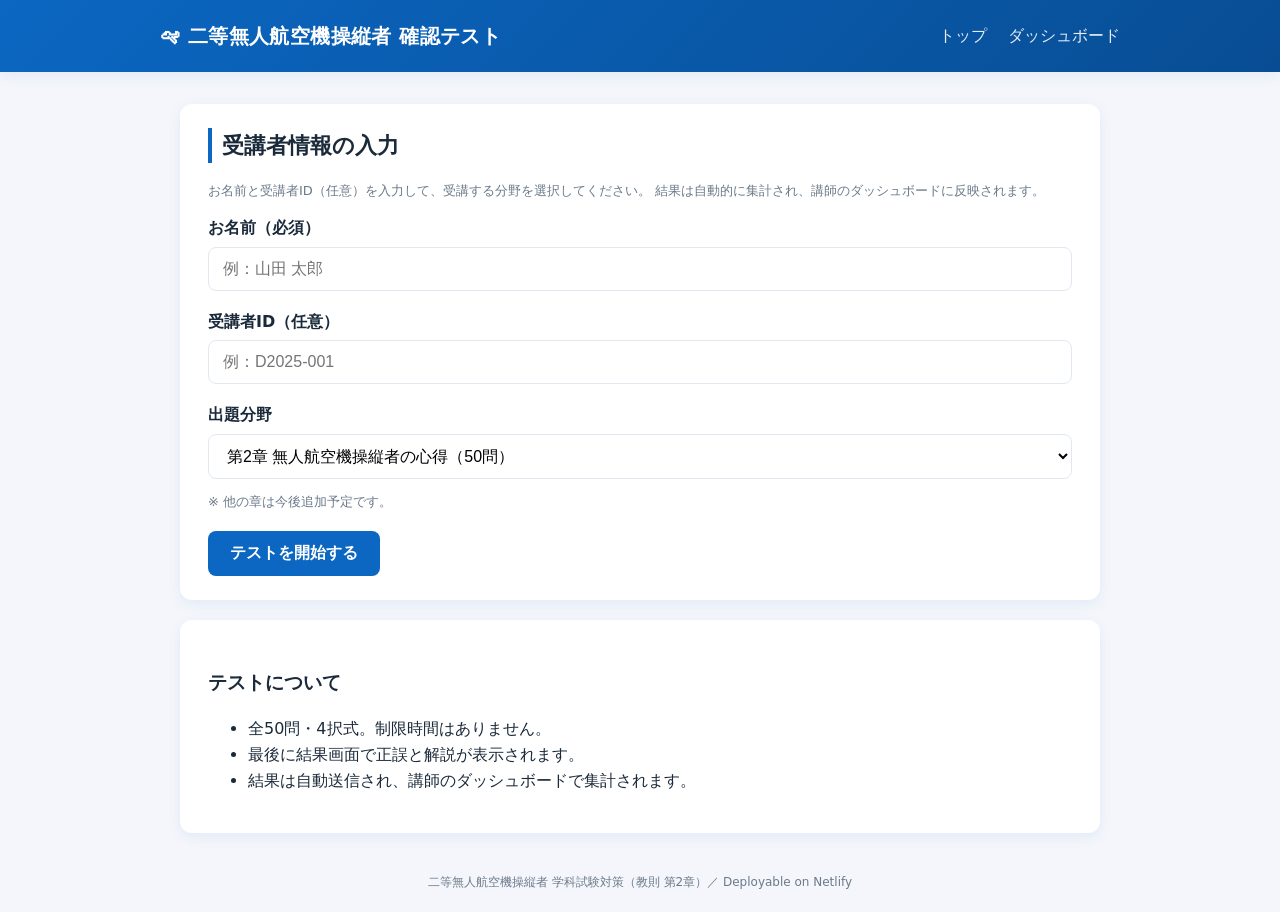
==== index.html @ f4161eb3 "initial commit" ====
<!DOCTYPE html>
<html lang="ja">
<head>
  <meta charset="UTF-8">
  <meta name="viewport" content="width=device-width, initial-scale=1.0">
  <title>二等無人航空機操縦者 確認テスト</title>
  <link rel="stylesheet" href="/assets/css/styles.css">
</head>
<body>
  <header class="site-header">
    <div class="inner">
      <h1>🛩 二等無人航空機操縦者 確認テスト</h1>
      <nav>
        <a href="/">トップ</a>
        <a href="/dashboard.html">ダッシュボード</a>
      </nav>
    </div>
  </header>

  <main class="container">
    <div class="card">
      <h2>受講者情報の入力</h2>
      <p class="muted">
        お名前と受講者ID（任意）を入力して、受講する分野を選択してください。
        結果は自動的に集計され、講師のダッシュボードに反映されます。
      </p>

      <form id="start-form" autocomplete="off">
        <div class="form-row">
          <label for="name">お名前（必須）</label>
          <input class="input" type="text" id="name" required maxlength="40" placeholder="例：山田 太郎">
        </div>
        <div class="form-row">
          <label for="student_id">受講者ID（任意）</label>
          <input class="input" type="text" id="student_id" maxlength="30" placeholder="例：D2025-001">
        </div>
        <div class="form-row">
          <label for="chapter">出題分野</label>
          <select id="chapter">
            <option value="chapter2" selected>第2章 無人航空機操縦者の心得（50問）</option>
          </select>
          <p class="muted">※ 他の章は今後追加予定です。</p>
        </div>

        <button type="submit" class="btn">テストを開始する</button>
      </form>
    </div>

    <div class="card">
      <h3>テストについて</h3>
      <ul>
        <li>全50問・4択式。制限時間はありません。</li>
        <li>最後に結果画面で正誤と解説が表示されます。</li>
        <li>結果は自動送信され、講師のダッシュボードで集計されます。</li>
      </ul>
    </div>
  </main>

  <!--
    Netlify Forms 検知用の隠しフォーム。
    ビルド時にこの form が Netlify にスキャンされ、Forms として登録される。
    JS 側では fetch で同名フォームに application/x-www-form-urlencoded で POST する。
  -->
  <form name="quiz-results" data-netlify="true" netlify-honeypot="bot-field" hidden>
    <input type="text" name="bot-field">
    <input type="text" name="name">
    <input type="text" name="student_id">
    <input type="text" name="chapter">
    <input type="text" name="score">
    <input type="text" name="total">
    <input type="text" name="percentage">
    <input type="text" name="duration_sec">
    <input type="text" name="submitted_at">
    <textarea name="details"></textarea>
  </form>

  <footer>
    二等無人航空機操縦者 学科試験対策（教則 第2章）／ Deployable on Netlify
  </footer>

  <script src="/assets/js/common.js"></script>
  <script>
    document.getElementById('start-form').addEventListener('submit', function(e) {
      e.preventDefault();
      var name = document.getElementById('name').value.trim();
      var sid  = document.getElementById('student_id').value.trim();
      var chapter = document.getElementById('chapter').value;
      if (!name) return;
      DroneQuiz.saveSession({ name: name, student_id: sid, chapter: chapter });
      window.location.href = '/quiz.html?chapter=' + encodeURIComponent(chapter);
    });
  </script>
</body>
</html>
---- assets/css/styles.css ----
:root {
  --primary: #0b67c2;
  --primary-dark: #084d94;
  --accent: #f6a100;
  --bg: #f4f6fb;
  --card: #ffffff;
  --text: #1b2a3a;
  --muted: #6b7a8a;
  --danger: #d7263d;
  --success: #1ea672;
  --border: #e2e8f0;
  --radius: 12px;
  --shadow: 0 4px 14px rgba(11, 103, 194, 0.08);
}

* { box-sizing: border-box; }
html, body { margin: 0; padding: 0; }
body {
  font-family: "Hiragino Sans", "Yu Gothic UI", "Meiryo", system-ui, -apple-system, "Segoe UI", sans-serif;
  background: var(--bg);
  color: var(--text);
  line-height: 1.6;
  -webkit-font-smoothing: antialiased;
}

.site-header {
  background: linear-gradient(135deg, var(--primary) 0%, var(--primary-dark) 100%);
  color: #fff;
  padding: 20px 24px;
  box-shadow: var(--shadow);
}
.site-header .inner {
  max-width: 960px;
  margin: 0 auto;
  display: flex;
  align-items: center;
  justify-content: space-between;
  gap: 16px;
  flex-wrap: wrap;
}
.site-header h1 {
  margin: 0;
  font-size: 20px;
  letter-spacing: 0.02em;
}
.site-header nav a {
  color: #fff;
  margin-left: 16px;
  text-decoration: none;
  opacity: 0.9;
}
.site-header nav a:hover { opacity: 1; text-decoration: underline; }

.container {
  max-width: 960px;
  margin: 32px auto;
  padding: 0 20px;
}

.card {
  background: var(--card);
  border-radius: var(--radius);
  padding: 24px 28px;
  box-shadow: var(--shadow);
  margin-bottom: 20px;
}

h2 {
  margin-top: 0;
  font-size: 22px;
  border-left: 4px solid var(--primary);
  padding-left: 10px;
}
h3 { margin-top: 24px; }

.btn {
  display: inline-block;
  background: var(--primary);
  color: #fff;
  padding: 12px 22px;
  border: none;
  border-radius: 8px;
  font-size: 16px;
  font-weight: 600;
  cursor: pointer;
  text-decoration: none;
  transition: all 0.15s;
}
.btn:hover { background: var(--primary-dark); transform: translateY(-1px); }
.btn:disabled { opacity: 0.45; cursor: not-allowed; transform: none; }
.btn-secondary {
  background: #fff;
  color: var(--primary);
  border: 2px solid var(--primary);
}
.btn-secondary:hover { background: var(--primary); color: #fff; }
.btn-outline {
  background: transparent;
  color: var(--muted);
  border: 1px solid var(--border);
}

.input, select {
  width: 100%;
  padding: 12px 14px;
  border: 1px solid var(--border);
  border-radius: 8px;
  font-size: 16px;
  background: #fff;
}
.input:focus, select:focus { outline: 2px solid var(--primary); outline-offset: 1px; }
label { font-weight: 600; display: block; margin-bottom: 6px; }
.form-row { margin-bottom: 18px; }

.section-badge {
  display: inline-block;
  background: var(--accent);
  color: #fff;
  font-size: 12px;
  padding: 3px 10px;
  border-radius: 999px;
  margin-right: 8px;
  font-weight: 600;
}

/* ---- Quiz ---- */
.quiz-progress {
  display: flex;
  justify-content: space-between;
  font-size: 14px;
  color: var(--muted);
  margin-bottom: 12px;
}
.progress-bar {
  height: 8px;
  background: var(--border);
  border-radius: 999px;
  overflow: hidden;
  margin-bottom: 20px;
}
.progress-bar > span {
  display: block;
  height: 100%;
  background: linear-gradient(90deg, var(--primary), var(--accent));
  transition: width 0.25s;
}
.question-text {
  font-size: 18px;
  font-weight: 600;
  margin: 12px 0 20px;
}
.choice {
  display: block;
  padding: 14px 16px;
  border: 2px solid var(--border);
  border-radius: 10px;
  margin-bottom: 10px;
  cursor: pointer;
  background: #fff;
  transition: all 0.12s;
}
.choice:hover { border-color: var(--primary); background: #f0f7ff; }
.choice input { margin-right: 10px; }
.choice.selected { border-color: var(--primary); background: #eaf3ff; }
.choice.correct { border-color: var(--success); background: #e8f7f0; }
.choice.incorrect { border-color: var(--danger); background: #fcecef; }

.quiz-actions {
  display: flex;
  justify-content: space-between;
  margin-top: 20px;
  gap: 10px;
  flex-wrap: wrap;
}

/* ---- Results ---- */
.score-hero {
  display: flex;
  align-items: center;
  gap: 24px;
  flex-wrap: wrap;
}
.score-circle {
  width: 130px;
  height: 130px;
  border-radius: 50%;
  display: flex;
  flex-direction: column;
  align-items: center;
  justify-content: center;
  color: #fff;
  font-weight: 700;
  background: conic-gradient(var(--primary) var(--pct, 0%), #e3ecf6 0);
  position: relative;
}
.score-circle::before {
  content: "";
  position: absolute;
  inset: 10px;
  background: #fff;
  border-radius: 50%;
}
.score-circle > * { position: relative; color: var(--text); }
.score-big { font-size: 30px; }
.score-small { font-size: 12px; color: var(--muted); }

.result-list { margin: 0; padding: 0; list-style: none; }
.result-item {
  border-top: 1px solid var(--border);
  padding: 14px 0;
}
.result-item:first-child { border-top: none; }
.result-item .q {
  font-weight: 600;
  margin-bottom: 4px;
}
.tag-correct { color: var(--success); font-weight: 700; }
.tag-incorrect { color: var(--danger); font-weight: 700; }

/* ---- Dashboard ---- */
.tabs {
  display: flex;
  gap: 4px;
  border-bottom: 1px solid var(--border);
  margin-bottom: 20px;
  flex-wrap: wrap;
}
.tab {
  padding: 10px 16px;
  cursor: pointer;
  font-weight: 600;
  color: var(--muted);
  border-bottom: 3px solid transparent;
}
.tab.active { color: var(--primary); border-color: var(--primary); }

.stat-row {
  display: grid;
  grid-template-columns: repeat(auto-fit, minmax(160px, 1fr));
  gap: 14px;
  margin-bottom: 24px;
}
.stat {
  background: linear-gradient(135deg, #fff, #f0f6ff);
  padding: 16px;
  border-radius: 10px;
  border: 1px solid var(--border);
}
.stat .num { font-size: 26px; font-weight: 700; color: var(--primary); }
.stat .label { font-size: 12px; color: var(--muted); }

table {
  width: 100%;
  border-collapse: collapse;
  font-size: 14px;
}
th, td {
  text-align: left;
  padding: 10px 12px;
  border-bottom: 1px solid var(--border);
}
th { background: #f7f9fc; font-weight: 600; color: var(--muted); }
tr:hover td { background: #f7f9fc; }

.bar {
  display: inline-block;
  height: 8px;
  background: linear-gradient(90deg, var(--primary), var(--accent));
  border-radius: 999px;
  vertical-align: middle;
  min-width: 4px;
}
.bar-wrap {
  background: var(--border);
  border-radius: 999px;
  height: 8px;
  overflow: hidden;
  width: 100%;
}
.bar-wrap > span {
  display: block;
  height: 100%;
  background: linear-gradient(90deg, var(--primary), var(--accent));
}

.muted { color: var(--muted); font-size: 13px; }
.flex { display: flex; gap: 10px; align-items: center; flex-wrap: wrap; }
.right { text-align: right; }
.hidden { display: none !important; }

footer {
  max-width: 960px;
  margin: 40px auto 20px;
  text-align: center;
  color: var(--muted);
  font-size: 12px;
  padding: 0 20px;
}

@media (max-width: 640px) {
  .site-header h1 { font-size: 17px; }
  .container { margin: 20px auto; }
  .card { padding: 18px 18px; }
  .question-text { font-size: 16px; }
}
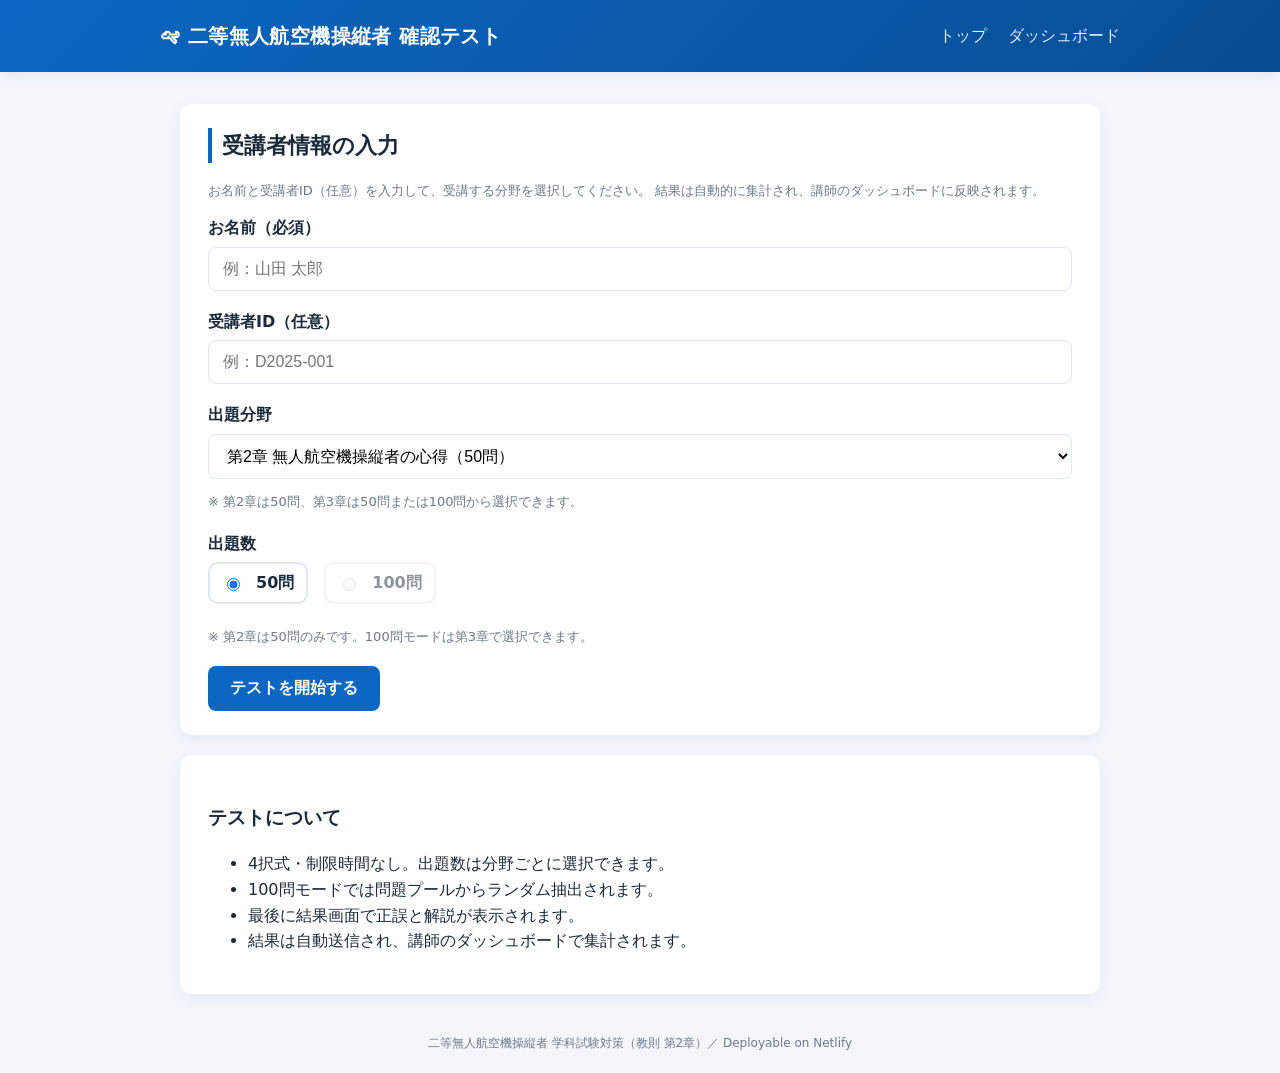
==== commit da186258: "第3章「無人航空機に関する規則」を追加し、出題数（50/100問）の選択に対応 - data/chapter3.json: 100問（3.1 航空法全般 80問 / 3.2 航空法以外の法令等 20問" ====
--- a/index.html
+++ b/index.html
@@ -38,8 +38,21 @@
           <label for="chapter">出題分野</label>
           <select id="chapter">
             <option value="chapter2" selected>第2章 無人航空機操縦者の心得（50問）</option>
+            <option value="chapter3">第3章 無人航空機に関する規則（最大100問）</option>
           </select>
-          <p class="muted">※ 他の章は今後追加予定です。</p>
+          <p class="muted" id="chapter-hint">※ 第2章は50問、第3章は50問または100問から選択できます。</p>
+        </div>
+        <div class="form-row" id="count-row">
+          <label>出題数</label>
+          <div style="display:flex;gap:16px;align-items:center;flex-wrap:wrap">
+            <label class="choice" style="display:inline-flex;align-items:center;gap:6px;padding:6px 12px">
+              <input type="radio" name="count" value="50" checked> 50問
+            </label>
+            <label class="choice" id="count-100-label" style="display:inline-flex;align-items:center;gap:6px;padding:6px 12px">
+              <input type="radio" name="count" value="100" id="count-100"> 100問
+            </label>
+          </div>
+          <p class="muted" id="count-hint">※ 100問モードはランダム抽出です（第3章のみ選択可能）。</p>
         </div>
 
         <button type="submit" class="btn">テストを開始する</button>
@@ -49,7 +62,8 @@
     <div class="card">
       <h3>テストについて</h3>
       <ul>
-        <li>全50問・4択式。制限時間はありません。</li>
+        <li>4択式・制限時間なし。出題数は分野ごとに選択できます。</li>
+        <li>100問モードでは問題プールからランダム抽出されます。</li>
         <li>最後に結果画面で正誤と解説が表示されます。</li>
         <li>結果は自動送信され、講師のダッシュボードで集計されます。</li>
       </ul>
@@ -66,6 +80,7 @@
     <input type="text" name="name">
     <input type="text" name="student_id">
     <input type="text" name="chapter">
+    <input type="text" name="count">
     <input type="text" name="score">
     <input type="text" name="total">
     <input type="text" name="percentage">
@@ -80,14 +95,43 @@
 
   <script src="/assets/js/common.js"></script>
   <script>
+    var chapterSel = document.getElementById('chapter');
+    var count100Input = document.getElementById('count-100');
+    var count100Label = document.getElementById('count-100-label');
+    var countHint = document.getElementById('count-hint');
+
+    // 章ごとに 100 問モードの可否を切り替える
+    function updateCountUI() {
+      var ch = chapterSel.value;
+      if (ch === 'chapter3') {
+        count100Input.disabled = false;
+        count100Label.style.opacity = '1';
+        count100Label.style.cursor = 'pointer';
+        countHint.textContent = '※ 100問モードはランダム抽出です（第3章のみ選択可能）。';
+      } else {
+        // 第2章は50問のみ
+        count100Input.disabled = true;
+        count100Input.checked = false;
+        document.querySelector('input[name=count][value="50"]').checked = true;
+        count100Label.style.opacity = '0.5';
+        count100Label.style.cursor = 'not-allowed';
+        countHint.textContent = '※ 第2章は50問のみです。100問モードは第3章で選択できます。';
+      }
+    }
+    chapterSel.addEventListener('change', updateCountUI);
+    updateCountUI();
+
     document.getElementById('start-form').addEventListener('submit', function(e) {
       e.preventDefault();
       var name = document.getElementById('name').value.trim();
       var sid  = document.getElementById('student_id').value.trim();
-      var chapter = document.getElementById('chapter').value;
+      var chapter = chapterSel.value;
+      var countEl = document.querySelector('input[name=count]:checked');
+      var count = countEl ? countEl.value : '50';
       if (!name) return;
-      DroneQuiz.saveSession({ name: name, student_id: sid, chapter: chapter });
-      window.location.href = '/quiz.html?chapter=' + encodeURIComponent(chapter);
+      DroneQuiz.saveSession({ name: name, student_id: sid, chapter: chapter, count: count });
+      window.location.href = '/quiz.html?chapter=' + encodeURIComponent(chapter)
+        + '&count=' + encodeURIComponent(count);
     });
   </script>
 </body>
